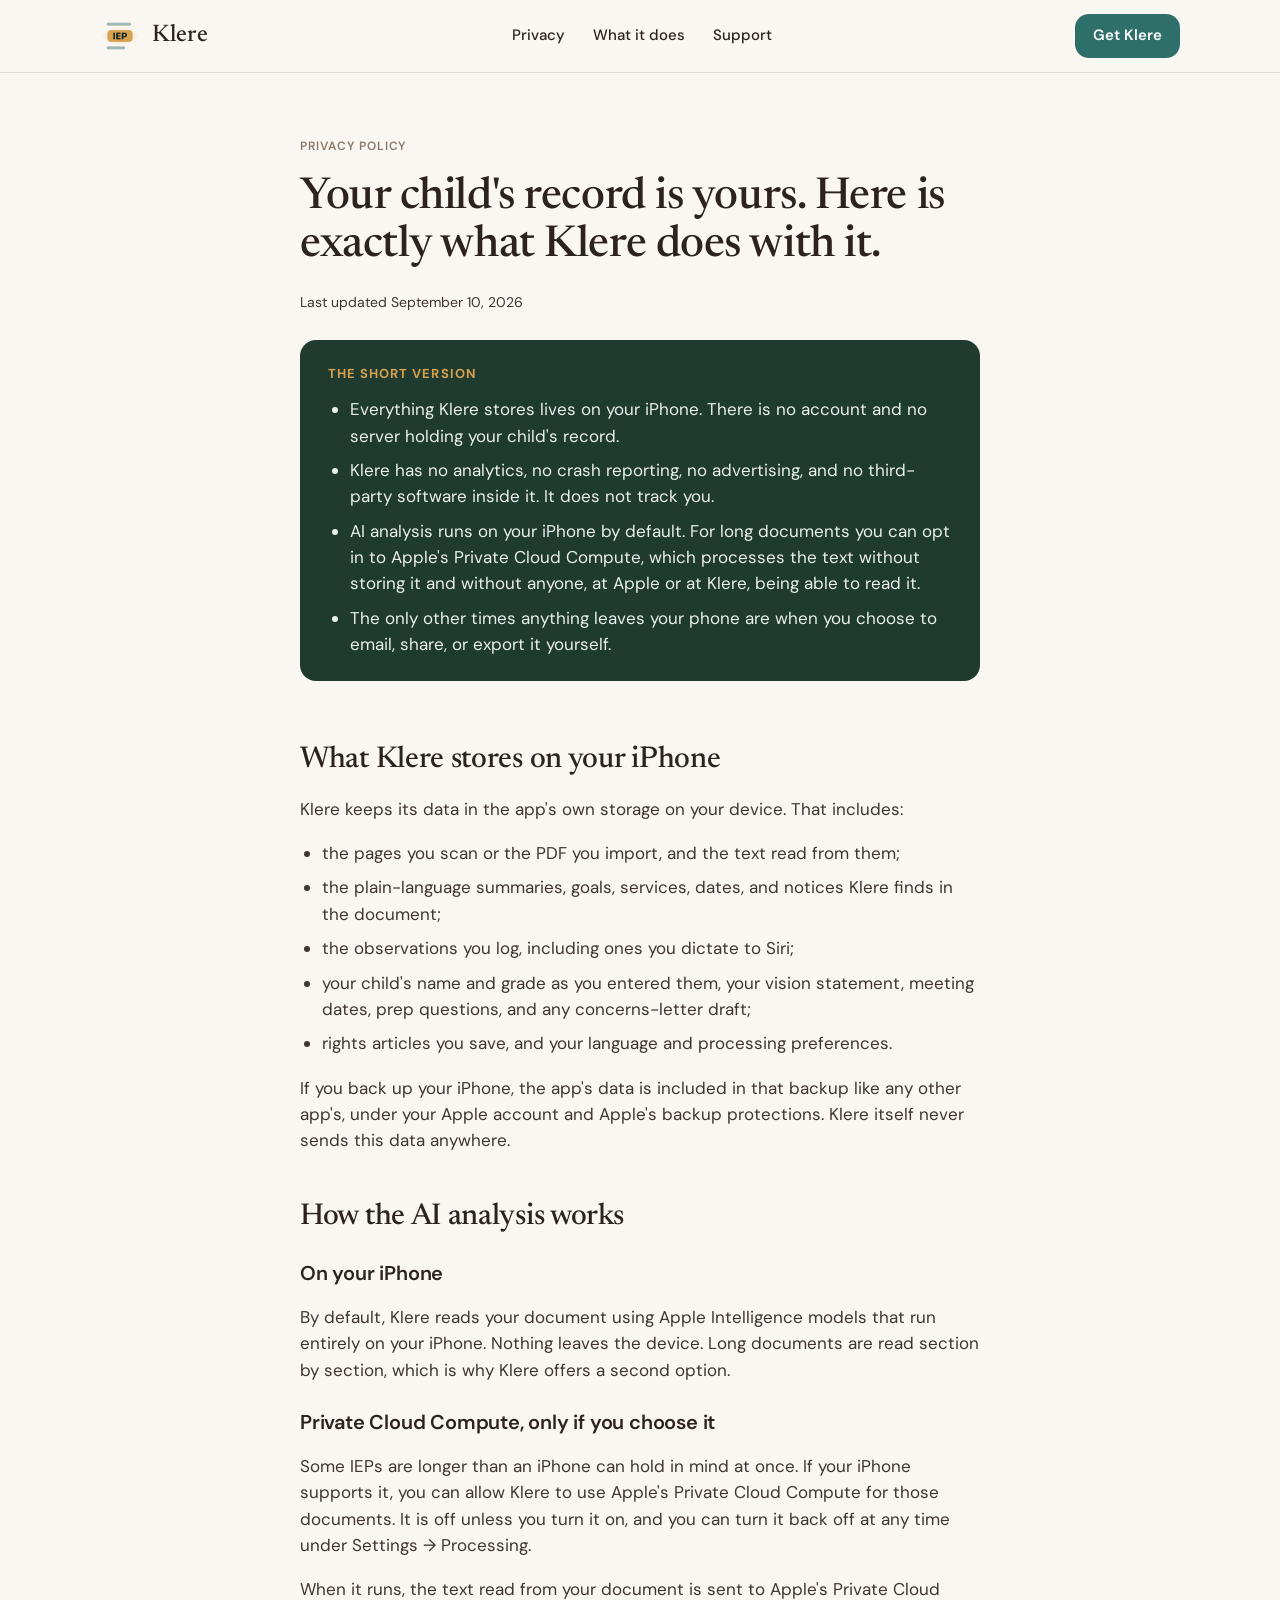
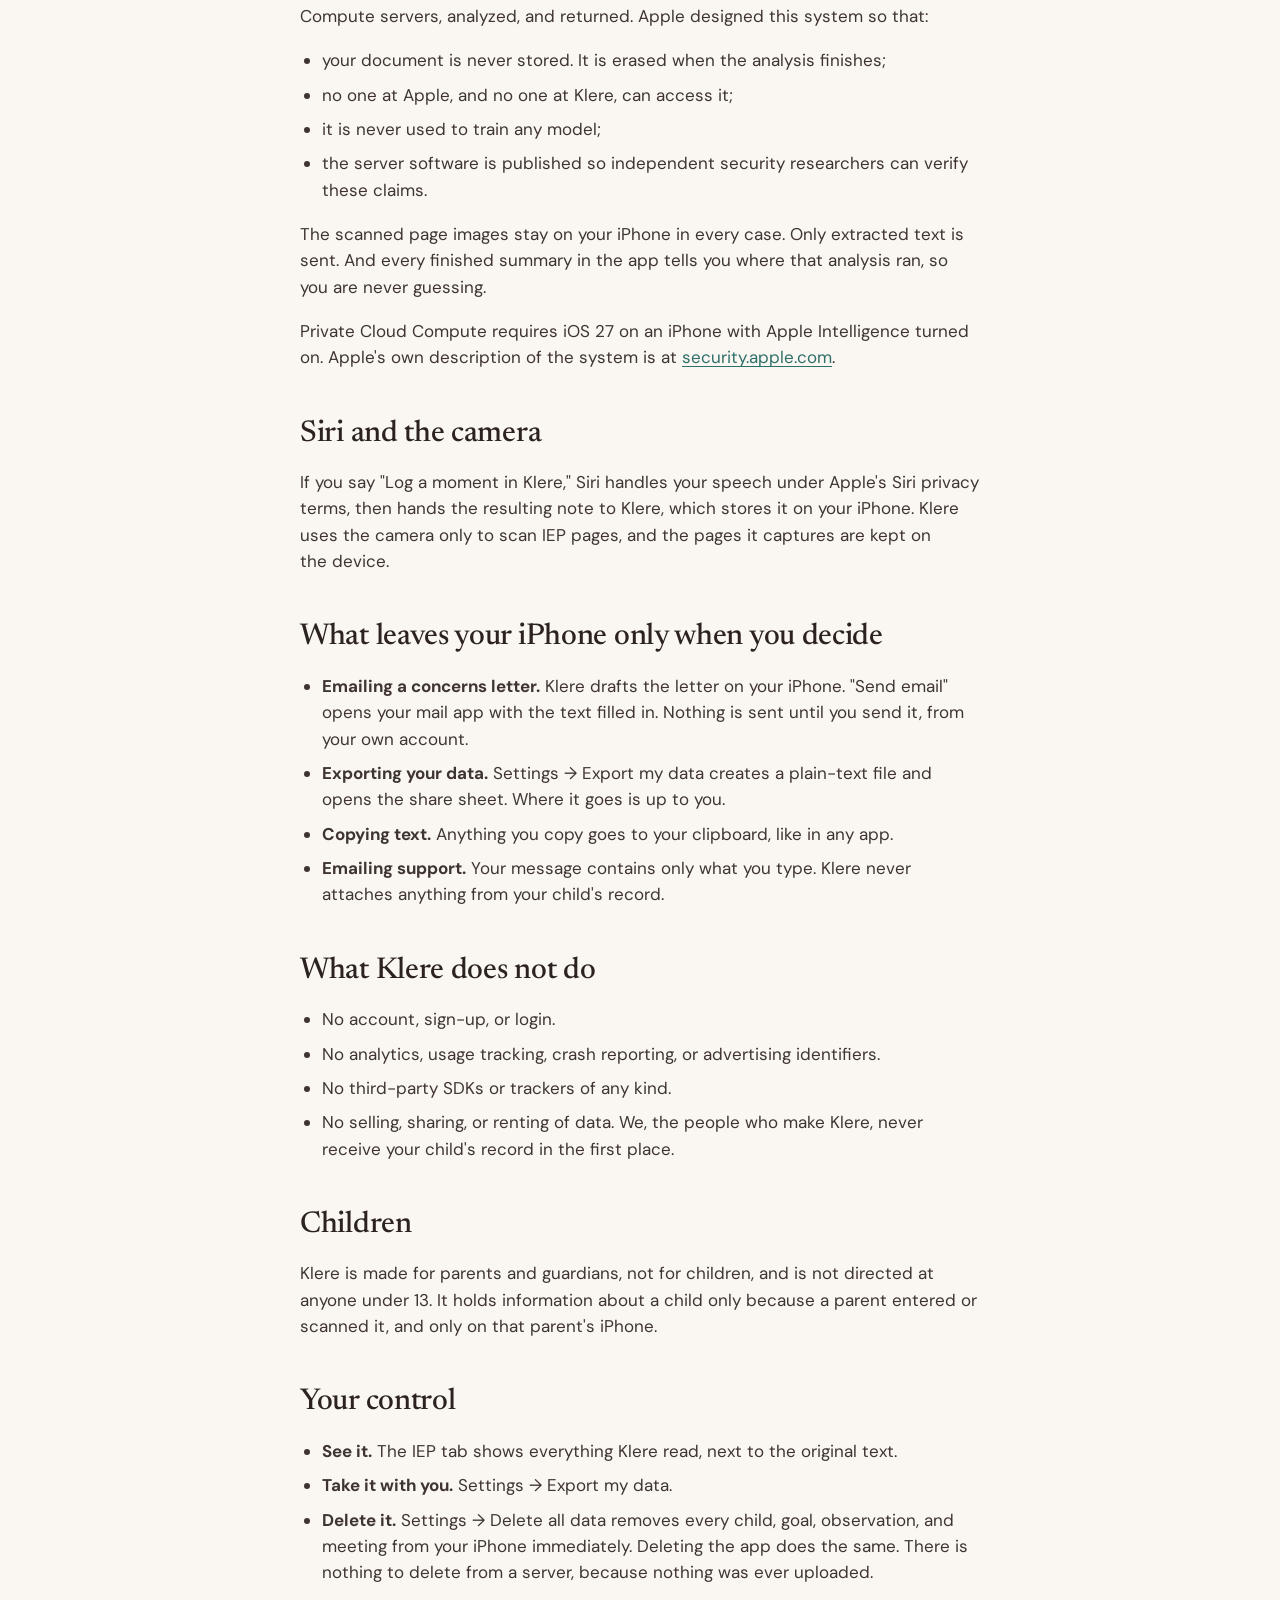
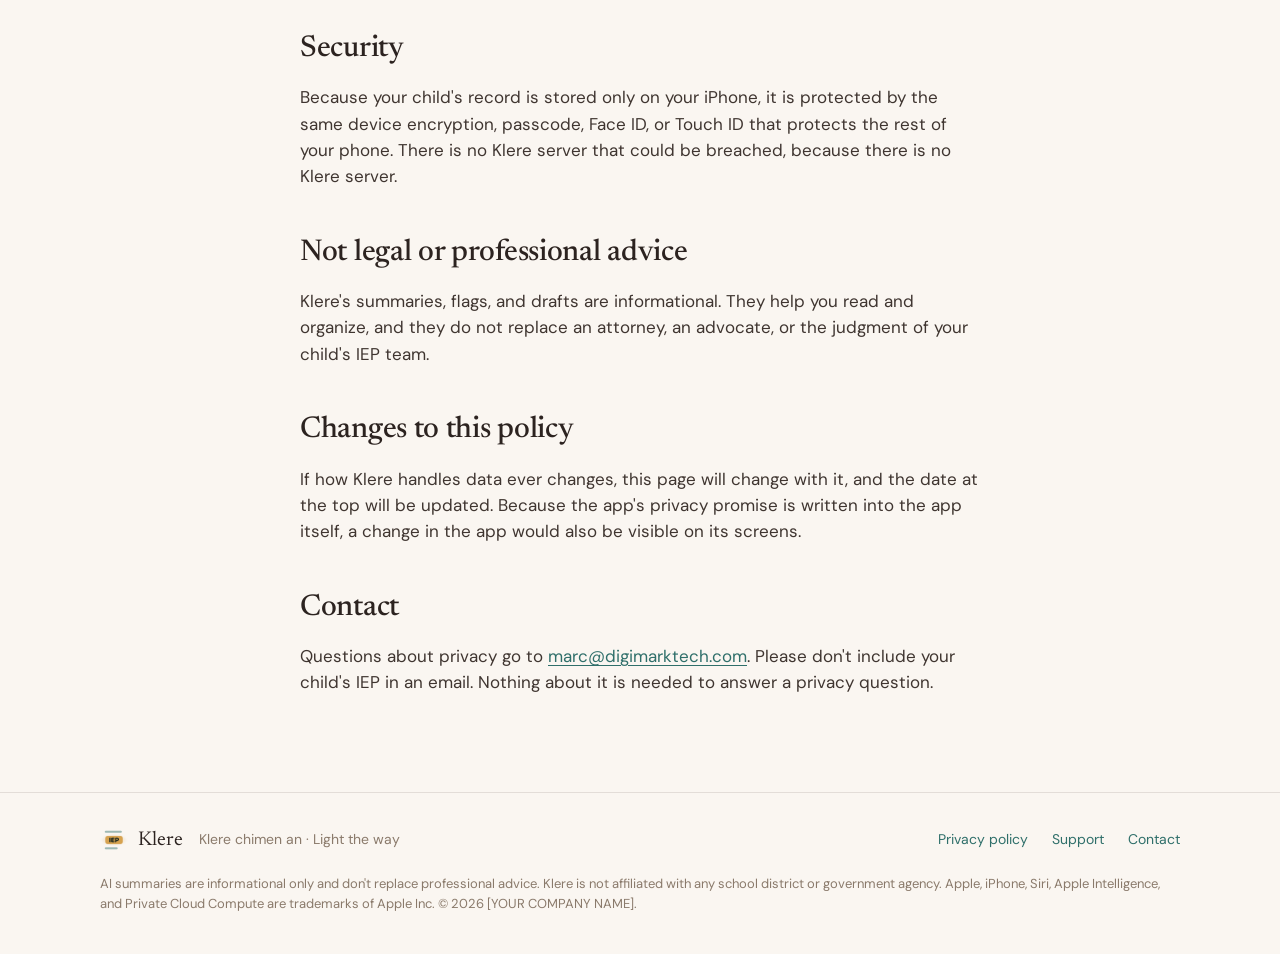
==== privacy.html @ 48bbdd4f "Add privacy policy and support pages Both are grounded in what the app actually does: on-device stor" ====
<!doctype html>
<html lang="en">
<head>
  <meta charset="utf-8">
  <meta name="viewport" content="width=device-width, initial-scale=1">
  <title>Privacy Policy · Klere</title>
  <meta name="description" content="How Klere handles your child's IEP: stored only on your iPhone, analyzed with Apple Intelligence on device or, if you opt in, Apple Private Cloud Compute. No account, no tracking, nothing stored on a server.">
  <link rel="icon" href="assets/klere-icon.png">
  <link rel="apple-touch-icon" href="assets/klere-icon-1024.png">
  <link rel="preconnect" href="https://fonts.googleapis.com">
  <link rel="preconnect" href="https://fonts.gstatic.com" crossorigin>
  <link rel="stylesheet" href="https://fonts.googleapis.com/css2?family=Newsreader:opsz,wght@6..72,400;6..72,500;6..72,600&family=DM+Sans:opsz,wght@9..40,400;9..40,500;9..40,600;9..40,700&display=swap">
  <link rel="stylesheet" href="styles.css">
</head>
<body>
<div style="background: #faf6f1; min-height: 100%;">

  <header style="border-bottom: 1px solid rgba(58,45,35,0.12); background: #faf6f1;">
    <div class="wrap" style="display: flex; align-items: center; justify-content: space-between; height: 72px;">
      <a href="index.html" style="display: flex; align-items: center; gap: 12px; color: #2c2320;">
        <img src="assets/klere-icon.png" alt="Klere app icon" style="width: 40px; height: 40px; border-radius: 10px;">
        <span style="font-family: 'Newsreader', Georgia, serif; font-size: 24px; font-weight: 500;">Klere</span>
      </a>
      <nav class="nav-links">
        <a href="index.html#privacy" style="color: #2c2320;">Privacy</a>
        <a href="index.html#features" style="color: #2c2320;">What it does</a>
        <a href="support.html" style="color: #2c2320;">Support</a>
      </nav>
      <a href="[APP STORE LINK]" class="btn btn-primary" style="height: 44px; padding: 0 18px; font-size: 15px;">Get Klere</a>
    </div>
  </header>

  <main class="wrap prose">
    <span class="eyebrow">Privacy policy</span>
    <h1>Your child's record is yours. Here is exactly what Klere does with it.</h1>
    <p class="fine">Last updated September 10, 2026</p>

    <div class="summary">
      <strong>The short version</strong>
      <ul>
        <li>Everything Klere stores lives on your iPhone. There is no account and no server holding your child's record.</li>
        <li>Klere has no analytics, no crash reporting, no advertising, and no third-party software inside it. It does not track you.</li>
        <li>AI analysis runs on your iPhone by default. For long documents you can opt in to Apple's Private Cloud Compute, which processes the text without storing it and without anyone, at Apple or at Klere, being able to read it.</li>
        <li>The only other times anything leaves your phone are when you choose to email, share, or export it yourself.</li>
      </ul>
    </div>

    <h2>What Klere stores on your iPhone</h2>
    <p>Klere keeps its data in the app's own storage on your device. That includes:</p>
    <ul>
      <li>the pages you scan or the PDF you import, and the text read from them;</li>
      <li>the plain-language summaries, goals, services, dates, and notices Klere finds in the document;</li>
      <li>the observations you log, including ones you dictate to Siri;</li>
      <li>your child's name and grade as you entered them, your vision statement, meeting dates, prep questions, and any concerns-letter draft;</li>
      <li>rights articles you save, and your language and processing preferences.</li>
    </ul>
    <p>If you back up your iPhone, the app's data is included in that backup like any other app's, under your Apple account and Apple's backup protections. Klere itself never sends this data anywhere.</p>

    <h2>How the AI analysis works</h2>
    <h3>On your iPhone</h3>
    <p>By default, Klere reads your document using Apple Intelligence models that run entirely on your iPhone. Nothing leaves the device. Long documents are read section by section, which is why Klere offers a second option.</p>
    <h3>Private Cloud Compute, only if you choose it</h3>
    <p>Some IEPs are longer than an iPhone can hold in mind at once. If your iPhone supports it, you can allow Klere to use Apple's Private Cloud Compute for those documents. It is off unless you turn it on, and you can turn it back off at any time under Settings → Processing.</p>
    <p>When it runs, the text read from your document is sent to Apple's Private Cloud Compute servers, analyzed, and returned. Apple designed this system so that:</p>
    <ul>
      <li>your document is never stored. It is erased when the analysis finishes;</li>
      <li>no one at Apple, and no one at Klere, can access it;</li>
      <li>it is never used to train any model;</li>
      <li>the server software is published so independent security researchers can verify these claims.</li>
    </ul>
    <p>The scanned page images stay on your iPhone in every case. Only extracted text is sent. And every finished summary in the app tells you where that analysis ran, so you are never guessing.</p>
    <p>Private Cloud Compute requires iOS 27 on an iPhone with Apple Intelligence turned on. Apple's own description of the system is at <a href="https://security.apple.com/documentation/private-cloud-compute/">security.apple.com</a>.</p>

    <h2>Siri and the camera</h2>
    <p>If you say "Log a moment in Klere," Siri handles your speech under Apple's Siri privacy terms, then hands the resulting note to Klere, which stores it on your iPhone. Klere uses the camera only to scan IEP pages, and the pages it captures are kept on the device.</p>

    <h2>What leaves your iPhone only when you decide</h2>
    <ul>
      <li><strong>Emailing a concerns letter.</strong> Klere drafts the letter on your iPhone. "Send email" opens your mail app with the text filled in. Nothing is sent until you send it, from your own account.</li>
      <li><strong>Exporting your data.</strong> Settings → Export my data creates a plain-text file and opens the share sheet. Where it goes is up to you.</li>
      <li><strong>Copying text.</strong> Anything you copy goes to your clipboard, like in any app.</li>
      <li><strong>Emailing support.</strong> Your message contains only what you type. Klere never attaches anything from your child's record.</li>
    </ul>

    <h2>What Klere does not do</h2>
    <ul>
      <li>No account, sign-up, or login.</li>
      <li>No analytics, usage tracking, crash reporting, or advertising identifiers.</li>
      <li>No third-party SDKs or trackers of any kind.</li>
      <li>No selling, sharing, or renting of data. We, the people who make Klere, never receive your child's record in the first place.</li>
    </ul>

    <h2>Children</h2>
    <p>Klere is made for parents and guardians, not for children, and is not directed at anyone under 13. It holds information about a child only because a parent entered or scanned it, and only on that parent's iPhone.</p>

    <h2>Your control</h2>
    <ul>
      <li><strong>See it.</strong> The IEP tab shows everything Klere read, next to the original text.</li>
      <li><strong>Take it with you.</strong> Settings → Export my data.</li>
      <li><strong>Delete it.</strong> Settings → Delete all data removes every child, goal, observation, and meeting from your iPhone immediately. Deleting the app does the same. There is nothing to delete from a server, because nothing was ever uploaded.</li>
    </ul>

    <h2>Security</h2>
    <p>Because your child's record is stored only on your iPhone, it is protected by the same device encryption, passcode, Face ID, or Touch ID that protects the rest of your phone. There is no Klere server that could be breached, because there is no Klere server.</p>

    <h2>Not legal or professional advice</h2>
    <p>Klere's summaries, flags, and drafts are informational. They help you read and organize, and they do not replace an attorney, an advocate, or the judgment of your child's IEP team.</p>

    <h2>Changes to this policy</h2>
    <p>If how Klere handles data ever changes, this page will change with it, and the date at the top will be updated. Because the app's privacy promise is written into the app itself, a change in the app would also be visible on its screens.</p>

    <h2>Contact</h2>
    <p>Questions about privacy go to <a href="mailto:marc@digimarktech.com?subject=Klere%20privacy">marc@digimarktech.com</a>. Please don't include your child's IEP in an email. Nothing about it is needed to answer a privacy question.</p>
  </main>

  <footer style="border-top: 1px solid rgba(58,45,35,0.12); padding: 32px 0 40px;">
    <div class="wrap" style="display: flex; flex-direction: column; gap: 18px;">
      <div style="display: flex; justify-content: space-between; align-items: center; gap: 20px; flex-wrap: wrap;">
        <div style="display: flex; align-items: center; gap: 10px;">
          <img src="assets/klere-icon.png" alt="" style="width: 28px; height: 28px; border-radius: 7px;">
          <span style="font-family: 'Newsreader', Georgia, serif; font-size: 20px;">Klere</span>
          <span class="fine" style="margin-left: 6px;">Klere chimen an · Light the way</span>
        </div>
        <div class="footer-links">
          <a href="privacy.html">Privacy policy</a>
          <a href="support.html">Support</a>
          <a href="mailto:marc@digimarktech.com?subject=Klere">Contact</a>
        </div>
      </div>
      <p class="fine" style="font-size: 13px;">AI summaries are informational only and don't replace professional advice. Klere is not affiliated with any school district or government agency. Apple, iPhone, Siri, Apple Intelligence, and Private Cloud Compute are trademarks of Apple Inc. © 2026 [YOUR COMPANY NAME].</p>
    </div>
  </footer>

</div>
</body>
</html>
---- styles.css ----
* { box-sizing: border-box; }
body { margin: 0; background: #faf6f1; color: #2c2320; font-family: "DM Sans", "Helvetica Neue", Helvetica, Arial, sans-serif; font-size: 17px; line-height: 1.55; -webkit-font-smoothing: antialiased; }
a { color: #2f6f6a; text-decoration: none; }
a:hover { color: #204f4b; }
h1, h2, h3 { margin: 0; font-family: "Newsreader", Georgia, "Times New Roman", serif; font-weight: 500; letter-spacing: -0.01em; text-wrap: pretty; }
p { margin: 0; text-wrap: pretty; }
.wrap { width: 100%; max-width: 1160px; margin: 0 auto; padding: 0 40px; }
.eyebrow { font-size: 12px; font-weight: 600; letter-spacing: 0.08em; text-transform: uppercase; color: #8a7a6b; }
.btn { display: inline-flex; align-items: center; justify-content: center; gap: 10px; height: 52px; padding: 0 22px; border-radius: 14px; font-weight: 600; font-size: 16px; white-space: nowrap; }
.btn-primary { background: #2f6f6a; color: #ffffff; }
.btn-primary:hover { background: #204f4b; color: #ffffff; }
.btn-secondary { background: #ffffff; color: #2f6f6a; border: 1px solid rgba(58,45,35,0.12); }
.card { background: #ffffff; border: 1px solid rgba(58,45,35,0.12); border-radius: 16px; padding: 24px; }
.chip { display: inline-flex; align-items: center; gap: 6px; height: 28px; padding: 0 10px; border-radius: 999px; font-size: 12px; font-weight: 600; }
.chip-accent { background: #d8e8e4; color: #2f6f6a; }
.chip-warn { background: #f4e9d2; color: #9d6c22; }
.chip-success { background: #e6ecdd; color: #5d7a4f; }
.banner { display: flex; align-items: flex-start; gap: 10px; padding: 12px 14px; border-radius: 14px; font-size: 14px; line-height: 1.45; }
.banner-solid { background: #1f3a2e; color: #eaf1ec; }
.banner-tint { background: #d8e8e4; color: #2f6f6a; }
.icon-tile { width: 44px; height: 44px; border-radius: 12px; background: #d8e8e4; color: #2f6f6a; display: flex; align-items: center; justify-content: center; flex: none; }
.grid-2 { display: grid; grid-template-columns: repeat(2, minmax(0, 1fr)); gap: 20px; }
.grid-3 { display: grid; grid-template-columns: repeat(3, minmax(0, 1fr)); gap: 20px; }
.grid-4 { display: grid; grid-template-columns: repeat(4, minmax(0, 1fr)); gap: 20px; }
.hero-grid { display: grid; grid-template-columns: minmax(0, 7fr) minmax(0, 5fr); gap: 56px; align-items: center; }
.split { display: grid; grid-template-columns: minmax(0, 5fr) minmax(0, 7fr); gap: 56px; align-items: start; }
.nav-links { display: flex; gap: 28px; align-items: center; font-size: 15px; font-weight: 500; color: #2c2320; }
.hl { background: linear-gradient(transparent 55%, #f0d59a 55%, #f0d59a 92%, transparent 92%); padding: 0 2px; }
.phone { width: 330px; border-radius: 44px; background: #10201d; padding: 12px; box-shadow: 0 30px 60px -30px rgba(44,35,32,0.45), 0 0 0 1px rgba(255,255,255,0.06) inset; }
.screen { background: #faf6f1; border-radius: 34px; padding: 48px 16px 24px; display: flex; flex-direction: column; gap: 12px; min-height: 640px; }
.appcard { background: #ffffff; border: 1px solid rgba(58,45,35,0.12); border-radius: 16px; padding: 14px 16px; display: flex; flex-direction: column; gap: 8px; }
.apphead { font-size: 11px; font-weight: 600; letter-spacing: 0.08em; color: #8a7a6b; }
.row { display: flex; justify-content: space-between; align-items: center; font-size: 13px; gap: 8px; }
.fine { font-size: 14px; color: #8a7a6b; }
.footer-links { display: flex; gap: 24px; flex-wrap: wrap; font-size: 14px; }
.lang { display: inline-flex; align-items: center; height: 40px; padding: 0 16px; border-radius: 999px; background: #ffffff; border: 1px solid rgba(58,45,35,0.12); font-size: 15px; font-weight: 500; }
@media (max-width: 900px) {
  .wrap { padding: 0 20px; }
  .hero-grid, .split, .grid-2, .grid-3, .grid-4 { grid-template-columns: minmax(0, 1fr); }
  .hero-grid { gap: 40px; }
  .nav-links { display: none; }
  .phone { width: 300px; }
  .hero-title { font-size: 44px !important; }
  .section-title { font-size: 34px !important; }
  .hero-actions { flex-direction: column; align-items: stretch !important; }
  .hero-actions .btn { width: 100%; }
}
  

/* Long-form pages (privacy, support) */
.prose { max-width: 760px; padding-top: 64px; padding-bottom: 96px; display: flex; flex-direction: column; gap: 18px; }
.prose h1 { font-size: 44px; line-height: 1.1; margin-bottom: 4px; }
.prose h2 { font-size: 30px; line-height: 1.15; margin-top: 28px; }
.prose h3 { font-size: 20px; line-height: 1.3; margin-top: 8px; font-family: "DM Sans", "Helvetica Neue", Helvetica, Arial, sans-serif; font-weight: 600; }
.prose p, .prose li { color: #3f3530; }
.prose ul { margin: 0; padding-left: 22px; display: flex; flex-direction: column; gap: 8px; }
.prose a { text-decoration: underline; text-underline-offset: 3px; }
.prose a.btn { text-decoration: none; }
.prose .summary { background: #1f3a2e; color: #eaf1ec; border-radius: 16px; padding: 24px 28px; display: flex; flex-direction: column; gap: 12px; margin: 8px 0 16px; }
.prose .summary strong { font-size: 13px; letter-spacing: 0.08em; text-transform: uppercase; color: #d6a24f; }
.prose .summary li { color: #eaf1ec; }
@media (max-width: 900px) {
  .prose { padding-top: 40px; padding-bottom: 64px; }
  .prose h1 { font-size: 34px; }
  .prose h2 { font-size: 26px; }
}
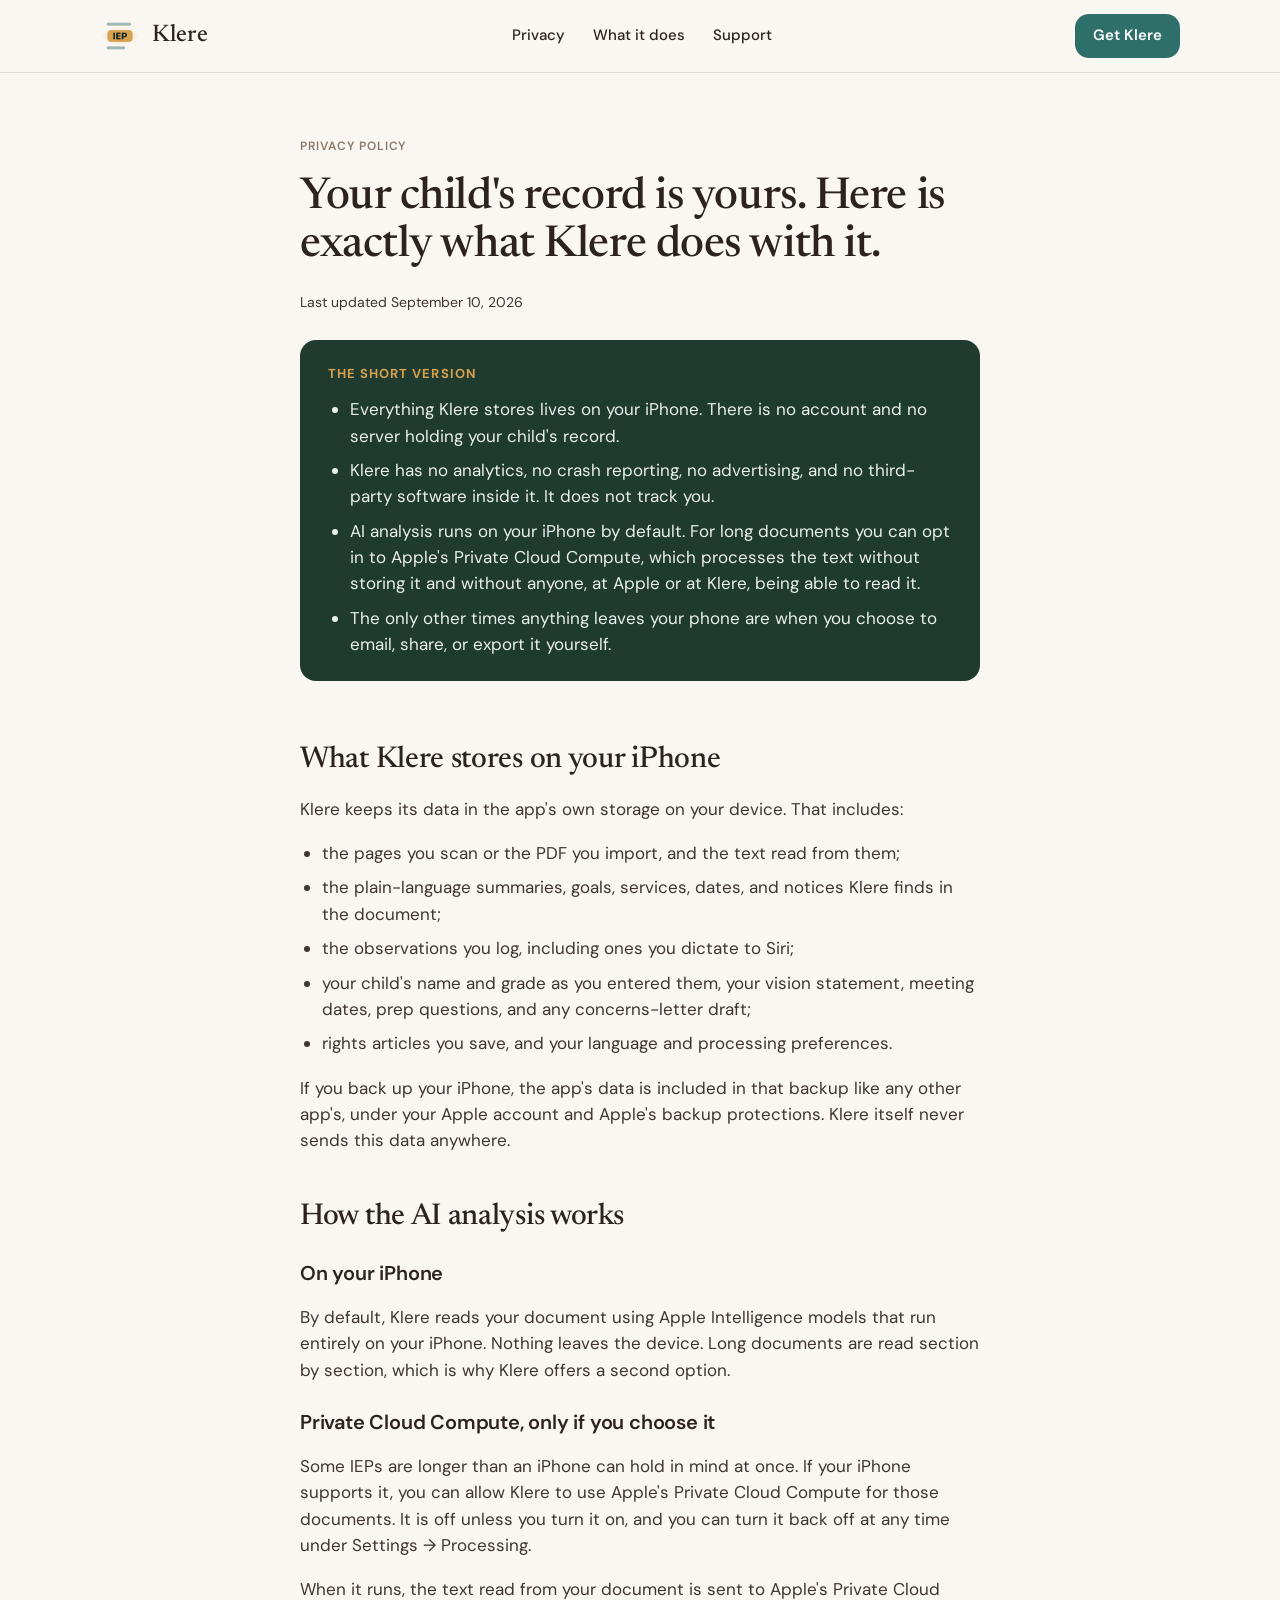
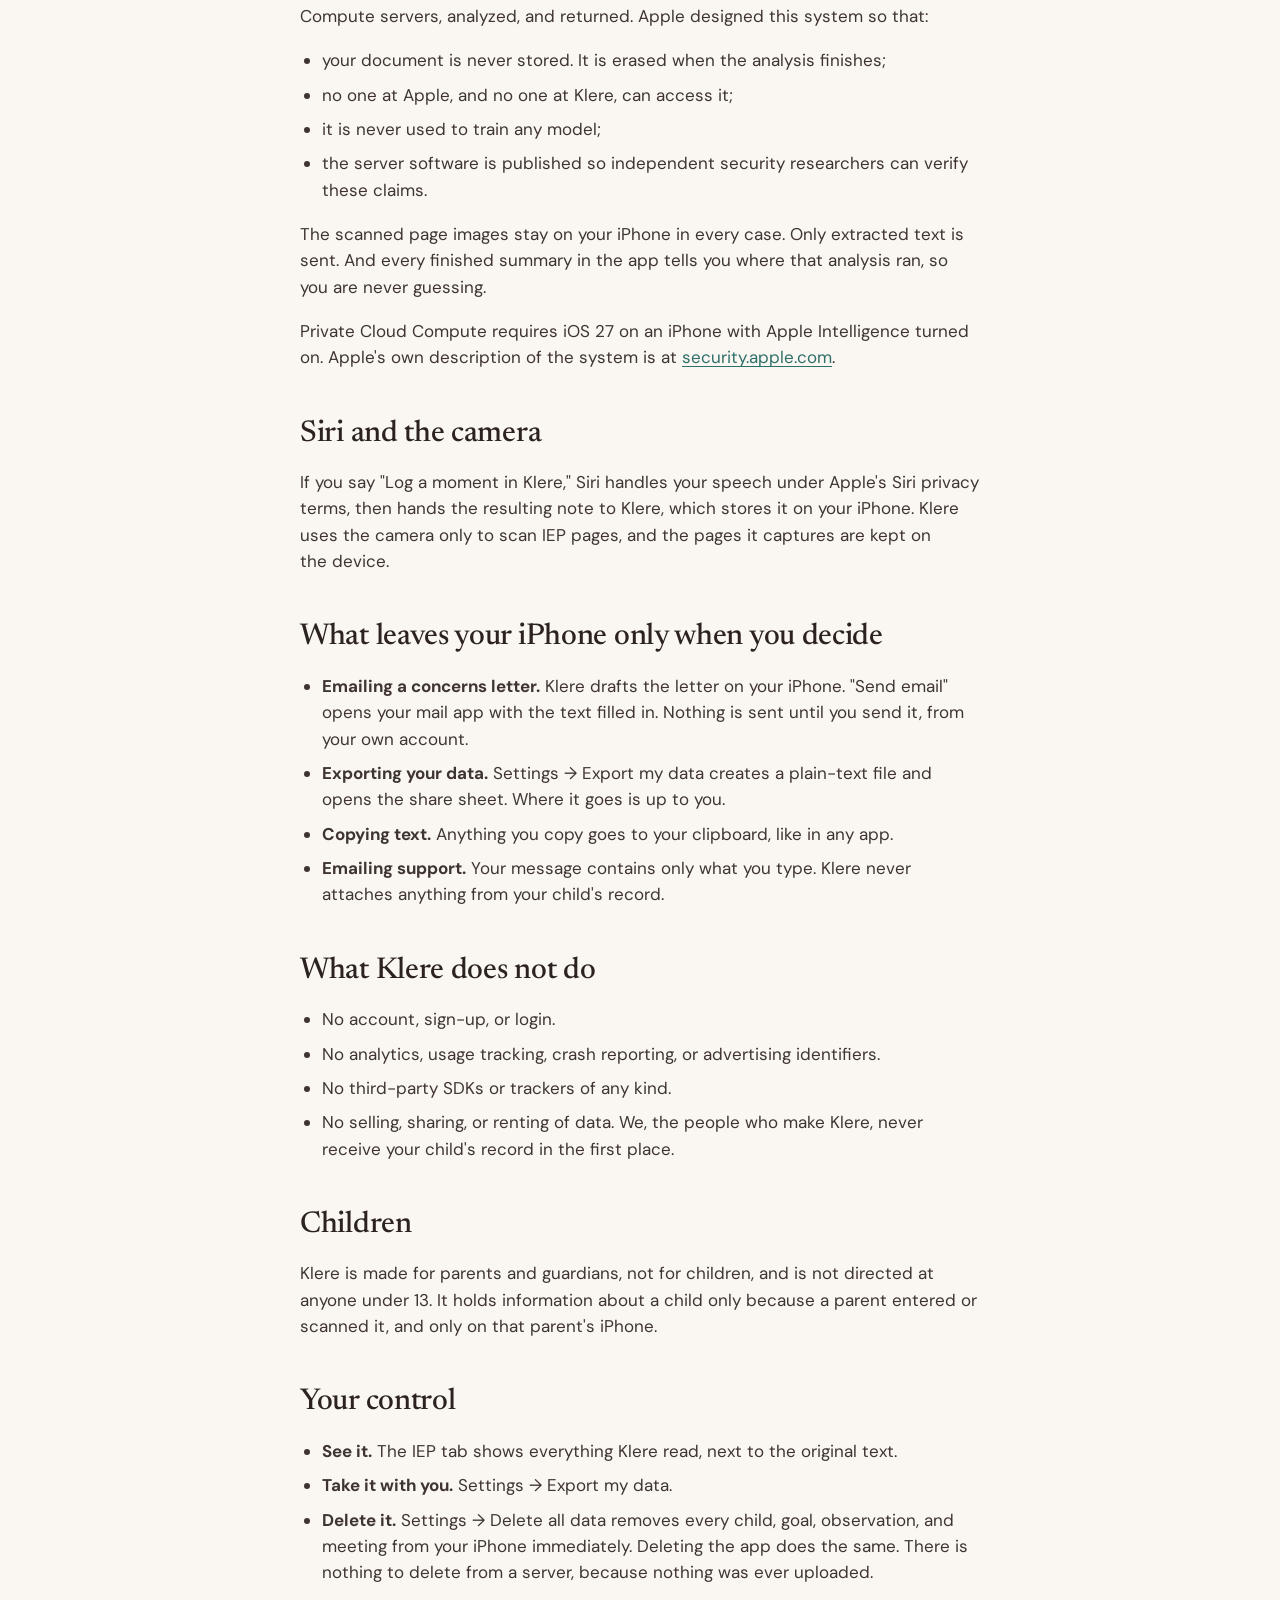
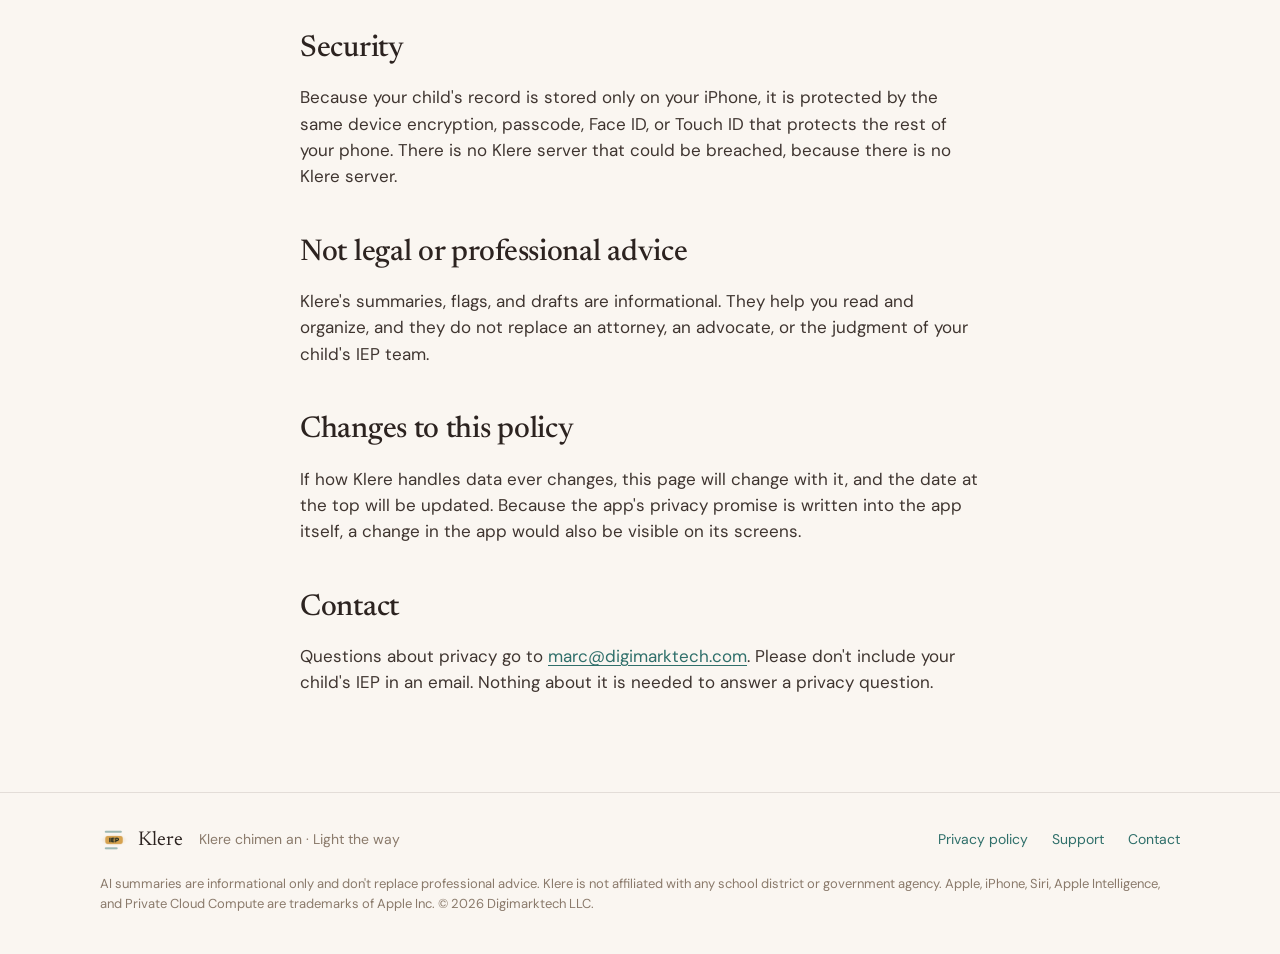
==== commit 0010636c: "Name Digimarktech LLC in the site footers Co-Authored-By: Claude Fable 5.1 <noreply@anthropic.com>" ====
--- a/privacy.html
+++ b/privacy.html
@@ -127,7 +127,7 @@
           <a href="mailto:marc@digimarktech.com?subject=Klere">Contact</a>
         </div>
       </div>
-      <p class="fine" style="font-size: 13px;">AI summaries are informational only and don't replace professional advice. Klere is not affiliated with any school district or government agency. Apple, iPhone, Siri, Apple Intelligence, and Private Cloud Compute are trademarks of Apple Inc. © 2026 [YOUR COMPANY NAME].</p>
+      <p class="fine" style="font-size: 13px;">AI summaries are informational only and don't replace professional advice. Klere is not affiliated with any school district or government agency. Apple, iPhone, Siri, Apple Intelligence, and Private Cloud Compute are trademarks of Apple Inc. © 2026 Digimarktech LLC.</p>
     </div>
   </footer>
 
